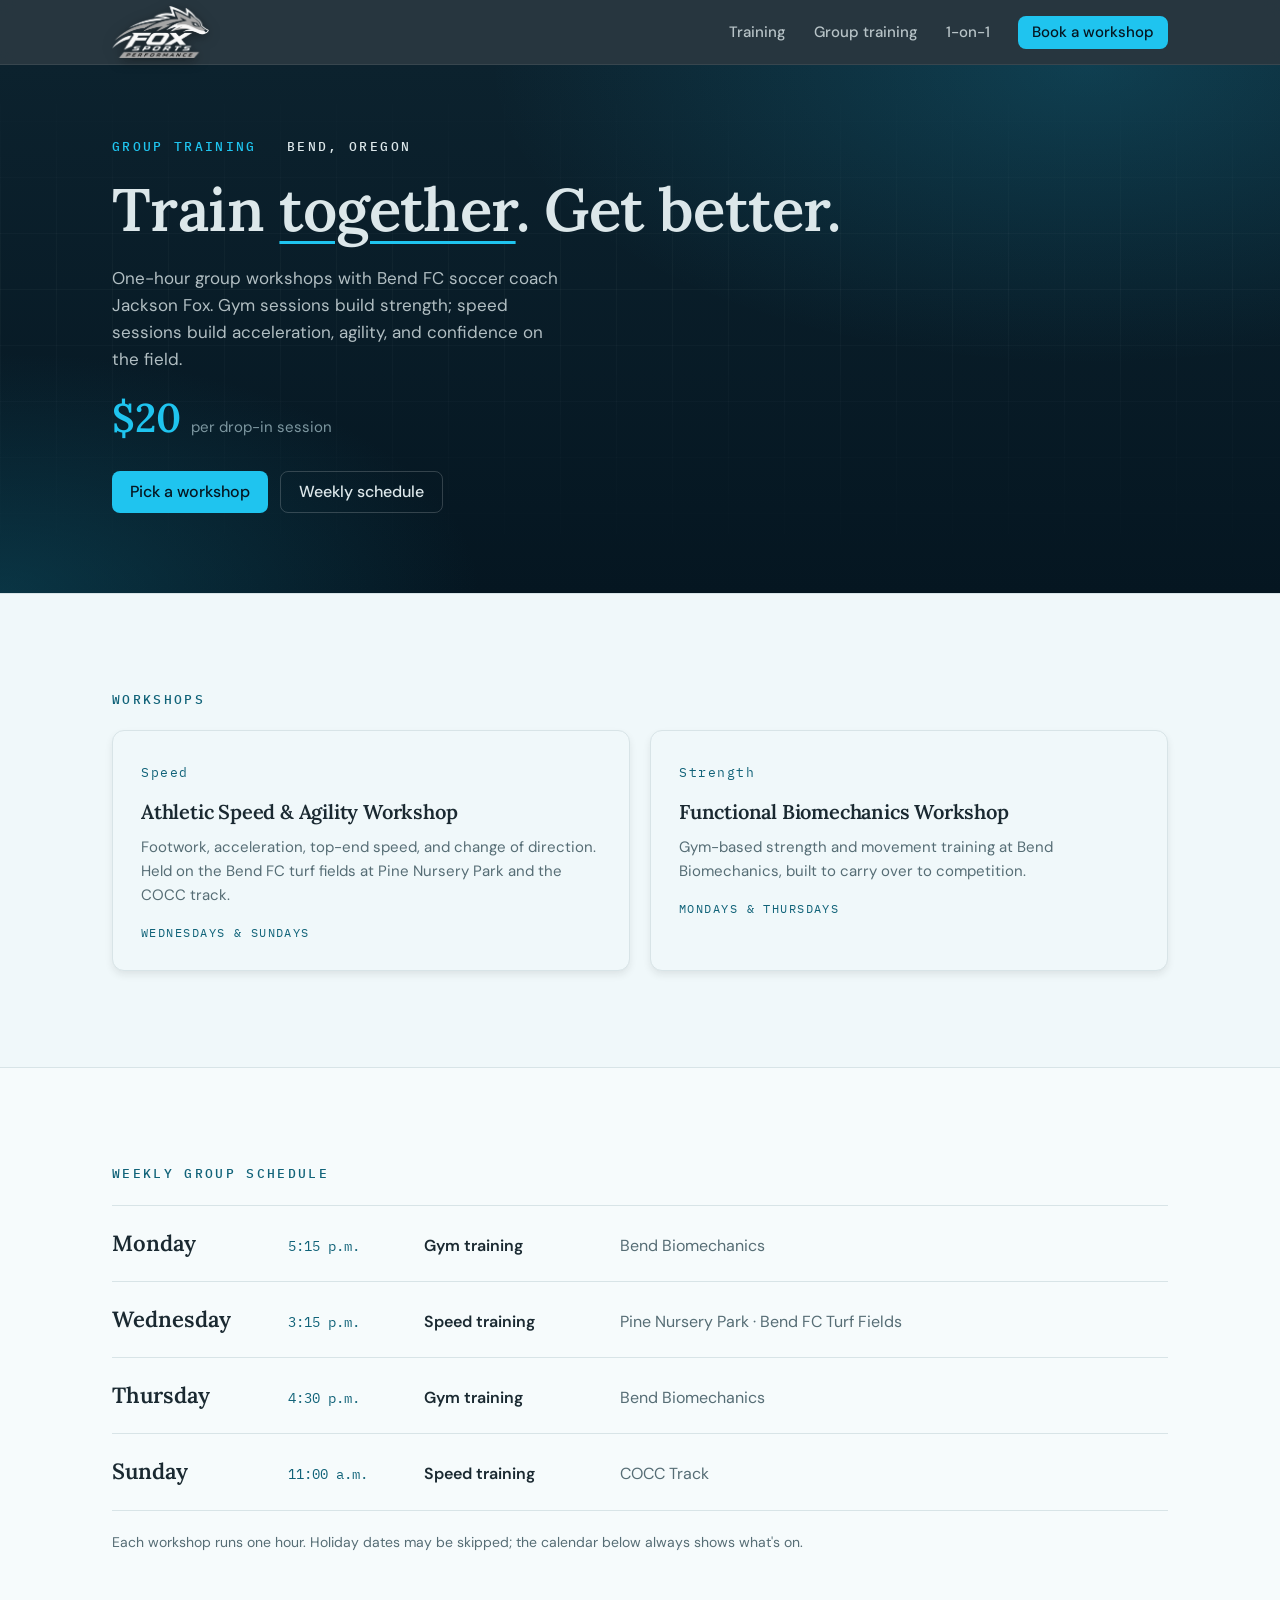
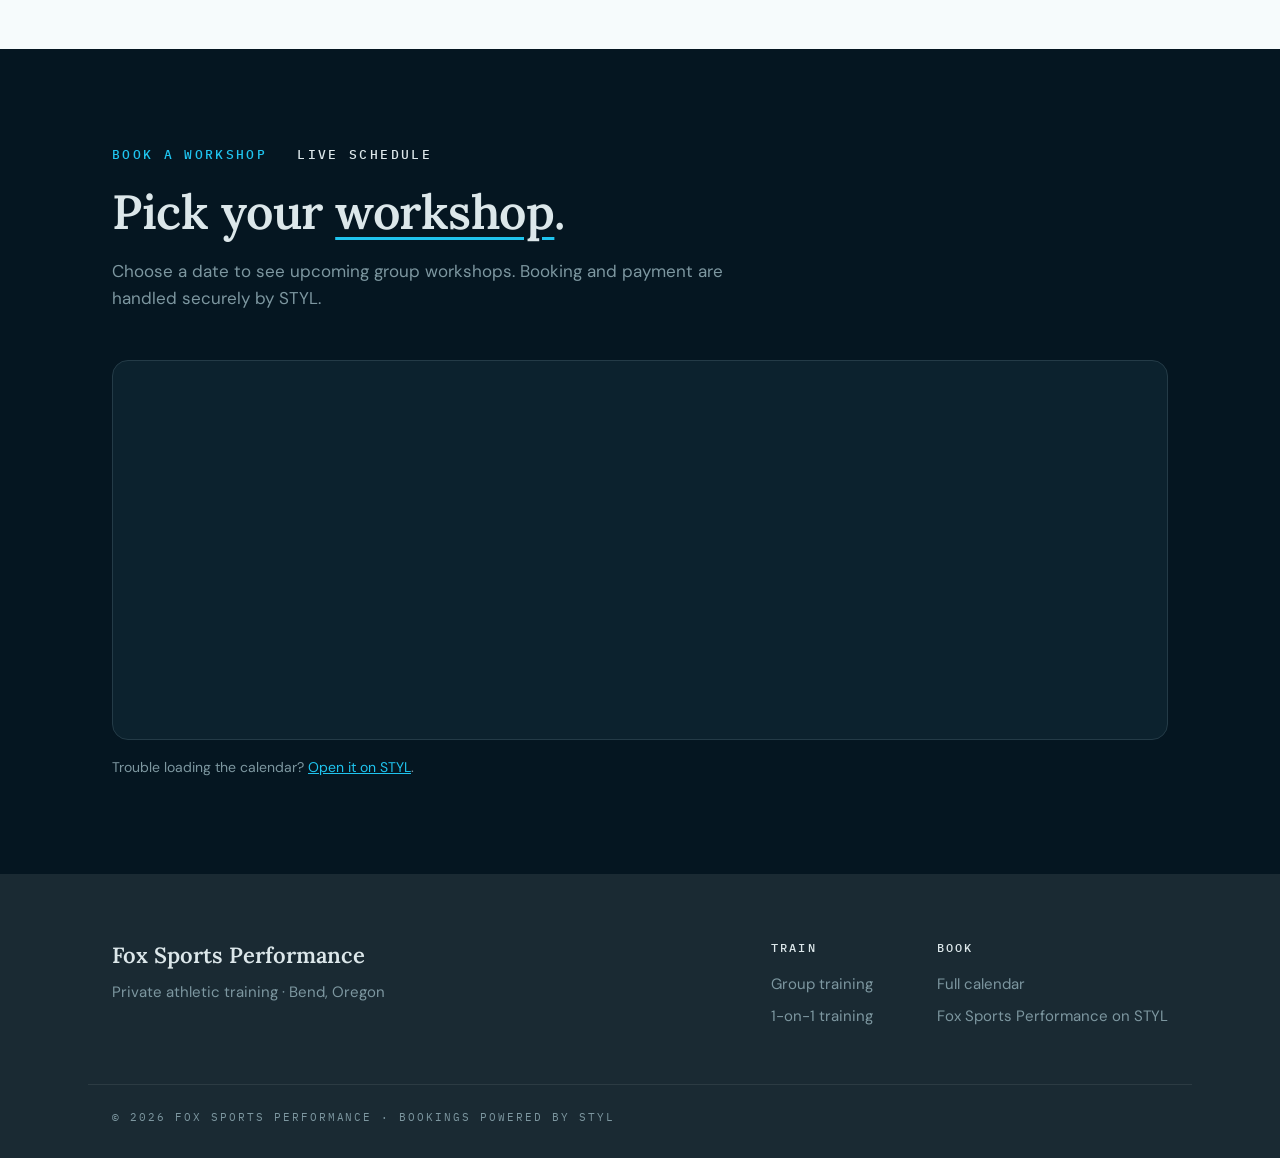
==== group-training.html @ 36f27cd6 "Add group training page, link landing pages, remove season passes - New group-training.html: worksho" ====
<!DOCTYPE html>
<html lang="en">
<head>
  <meta charset="utf-8" />
  <meta name="viewport" content="width=device-width, initial-scale=1" />
  <title>Group Training · Fox Sports Performance</title>
  <meta name="description" content="Group speed and strength workshops in Bend, Oregon with Bend FC coach Jackson Fox. Gym sessions at Bend Biomechanics and speed sessions at Pine Nursery Park and COCC." />
  <meta name="theme-color" content="#051621" />
  <link rel="icon" type="image/png" href="assets/fox-logo.png" />
  <link rel="preconnect" href="https://fonts.googleapis.com" />
  <link rel="preconnect" href="https://fonts.gstatic.com" crossorigin />
  <link href="https://fonts.googleapis.com/css2?family=DM+Sans:opsz,wght@9..40,400;9..40,500;9..40,600&family=IBM+Plex+Mono:wght@500&family=Lora:wght@500;600;700&display=swap" rel="stylesheet" />
  <link rel="stylesheet" href="styles.css" />
</head>
<body>
  <a class="skip" href="#main">Skip to content</a>

  <header class="site-header">
    <div class="wrap header-inner">
      <a href="/" class="logo" aria-label="Fox Sports Performance home">
        <img class="logo-img" src="assets/fox-logo-light.png" alt="Fox Sports Performance" onerror="this.remove()" />
        <span class="logo-text">FOX<span>SPORTS PERFORMANCE</span></span>
      </a>
      <nav class="nav" aria-label="Primary">
        <a href="/#training">Training</a>
        <a href="group-training.html" aria-current="page">Group training</a>
        <a href="one-on-one.html">1-on-1</a>
        <a href="#book" class="btn btn-primary btn-sm">Book a workshop</a>
      </nav>
    </div>
  </header>

  <main id="main">
    <!-- HERO -->
    <section class="hero hero-compact">
      <div class="wrap">
        <p class="eyebrow"><span class="eyebrow-accent">Group training</span> Bend, Oregon</p>
        <h1>Train <span class="ul">together</span>. Get better.</h1>
        <p class="hero-lede">One-hour group workshops with Bend FC soccer coach Jackson Fox. Gym sessions build strength; speed sessions build acceleration, agility, and confidence on the field.</p>
        <div class="price-line"><span class="price">$20</span><span>per drop-in session</span></div>
        <div class="hero-actions">
          <a href="#book" class="btn btn-primary">Pick a workshop</a>
          <a href="#weekly" class="btn btn-ghost">Weekly schedule</a>
        </div>
      </div>
    </section>

    <!-- WORKSHOPS -->
    <section class="section light">
      <div class="wrap">
        <p class="eyebrow eyebrow-dark">Workshops</p>
        <div class="cards cards-2">
          <article class="card">
            <span class="num">Speed</span>
            <h3>Athletic Speed &amp; Agility Workshop</h3>
            <p>Footwork, acceleration, top-end speed, and change of direction. Held on the Bend FC turf fields at Pine Nursery Park and the COCC track.</p>
            <p class="card-meta">Wednesdays &amp; Sundays</p>
          </article>
          <article class="card">
            <span class="num">Strength</span>
            <h3>Functional Biomechanics Workshop</h3>
            <p>Gym-based strength and movement training at Bend Biomechanics, built to carry over to competition.</p>
            <p class="card-meta">Mondays &amp; Thursdays</p>
          </article>
        </div>
      </div>
    </section>

    <!-- WEEKLY SCHEDULE -->
    <section class="section light alt" id="weekly">
      <div class="wrap">
        <p class="eyebrow eyebrow-dark">Weekly group schedule</p>
        <ul class="week">
          <li><span class="day">Monday</span><span class="time">5:15&nbsp;p.m.</span><span class="what">Gym training</span><span class="where">Bend Biomechanics</span></li>
          <li><span class="day">Wednesday</span><span class="time">3:15&nbsp;p.m.</span><span class="what">Speed training</span><span class="where">Pine Nursery Park · Bend FC Turf Fields</span></li>
          <li><span class="day">Thursday</span><span class="time">4:30&nbsp;p.m.</span><span class="what">Gym training</span><span class="where">Bend Biomechanics</span></li>
          <li><span class="day">Sunday</span><span class="time">11:00&nbsp;a.m.</span><span class="what">Speed training</span><span class="where">COCC Track</span></li>
        </ul>
        <p class="fine">Each workshop runs one hour. Holiday dates may be skipped; the calendar below always shows what's on.</p>
      </div>
    </section>

    <!-- BOOK -->
    <section class="section dark" id="book">
      <div class="wrap">
        <p class="eyebrow"><span class="eyebrow-accent">Book a workshop</span> Live schedule</p>
        <h2>Pick your <span class="ul">workshop</span>.</h2>
        <p class="section-lede on-dark">Choose a date to see upcoming group workshops. Booking and payment are handled securely by STYL.</p>
        <div class="embed-frame">
          <!-- STYL: Fox Sports Performance calendar · group-training -->
          <div data-ls-embed data-ls-type="calendar" data-ls-slug="fox-sports-performance" data-ls-theme="dark" data-ls-transparent="1" data-ls-tag="group-training"></div>
          <script async src="https://styl.inc/embed.js"></script>
        </div>
        <p class="embed-note">Trouble loading the calendar? <a href="https://styl.inc/brand/fox-sports-performance" target="_blank" rel="noopener">Open it on STYL</a>.</p>
      </div>
    </section>
  </main>

  <footer class="site-footer">
    <div class="wrap footer-inner">
      <div>
        <p class="footer-brand">Fox Sports Performance</p>
        <p class="muted">Private athletic training · Bend, Oregon</p>
      </div>
      <div class="footer-cols">
        <div>
          <p class="eyebrow">Train</p>
          <a href="group-training.html">Group training</a>
          <a href="one-on-one.html">1-on-1 training</a>
        </div>
        <div>
          <p class="eyebrow">Book</p>
          <a href="schedule.html">Full calendar</a>
          <a href="https://styl.inc/brand/fox-sports-performance" target="_blank" rel="noopener">Fox Sports Performance on STYL</a>
        </div>
      </div>
    </div>
    <div class="wrap copyright">© <span id="year">2026</span> Fox Sports Performance · Bookings powered by STYL</div>
  </footer>

  <script>document.getElementById('year').textContent = new Date().getFullYear();</script>
</body>
</html>
---- styles.css ----
/* Design tokens mirror the STYL (styl.inc) design system. */
:root {
  --background: #f0f8fa;
  --foreground: #1a2931;
  --card: #f6fbfc;
  --primary: #116379;
  --primary-foreground: #f8fdfe;
  --secondary: #d2eef4;
  --muted: #e9f4f7;
  --muted-foreground: #566d75;
  --border: #d8e4e7;
  --brand-bright: #1fc4ef;
  --brand-deep: #116379;

  --dark-bg: #051621;
  --dark-card: #0c222e;
  --dark-fg: #dce7ea;
  --dark-muted: #7d97a0;
  --dark-border: #243b47;
  --header-bg: #1a2a33;

  --radius: 0.5rem;
  --shadow: 0px 4px 8px -1px #1a1a1a1a, 0px 1px 2px -2px #1a1a1a1a;

  --font-sans: "DM Sans", system-ui, sans-serif;
  --font-serif: "Lora", Georgia, serif;
  --font-mono: "IBM Plex Mono", ui-monospace, monospace;
}

*, *::before, *::after { box-sizing: border-box; }
html { scroll-behavior: smooth; scroll-padding-top: 72px; }
body {
  margin: 0;
  font-family: var(--font-sans);
  font-size: 16px;
  line-height: 1.6;
  color: var(--foreground);
  background: var(--background);
  -webkit-font-smoothing: antialiased;
}
img, svg { display: block; }
a { color: inherit; }

.wrap { width: 100%; max-width: 1104px; margin: 0 auto; padding: 0 24px; }

.skip { position: absolute; left: -9999px; top: 8px; background: var(--background); padding: 8px 12px; border-radius: 6px; z-index: 100; }
.skip:focus { left: 8px; }

/* Header */
.site-header {
  position: sticky; top: 0; z-index: 50;
  background: color-mix(in srgb, var(--header-bg) 94%, transparent);
  backdrop-filter: blur(8px);
  border-bottom: 1px solid #ffffff14;
}
.header-inner { display: flex; align-items: center; justify-content: space-between; height: 64px; gap: 24px; }
.logo { display: flex; align-items: center; gap: 8px; text-decoration: none; color: #fff; }
.logo-img {
  height: 52px; width: auto; display: block;
  filter: drop-shadow(0 2px 6px #0008);
}
.logo:has(.logo-img) .logo-text { display: none; }
.logo-text { font-weight: 700; font-size: 20px; letter-spacing: 0.02em; line-height: 1; display: flex; align-items: baseline; gap: 8px; }
.logo-text span { font-family: var(--font-mono); font-size: 10px; font-weight: 500; letter-spacing: 0.18em; color: var(--dark-muted); }
.nav { display: flex; align-items: center; gap: 28px; }
.nav a { text-decoration: none; color: #dce7eacc; font-weight: 500; font-size: 15px; transition: color .15s; }
.nav a:hover { color: #fff; }

/* Buttons */
.btn {
  display: inline-flex; align-items: center; justify-content: center;
  font: 500 16px/1 var(--font-sans);
  padding: 12px 18px; border-radius: var(--radius); text-decoration: none;
  transition: transform .15s, filter .15s;
  white-space: nowrap;
}
.btn:hover { filter: brightness(1.08); transform: translateY(-1px); }
.btn-primary, .nav a.btn-primary { background: var(--brand-bright); color: var(--dark-bg); }
.btn-sm { padding: 9px 14px; font-size: 14px; }

/* Eyebrow */
.eyebrow {
  font-family: var(--font-mono); font-weight: 500; font-size: 13px;
  letter-spacing: 0.18em; text-transform: uppercase;
  color: var(--dark-fg); margin: 0 0 20px;
}
.eyebrow-accent { color: var(--brand-bright); margin-right: 20px; }
.eyebrow-dark { color: var(--brand-deep); }

/* Headlines */
h1, h2, h3 { font-family: var(--font-serif); font-weight: 600; letter-spacing: -0.01em; margin: 0; }
h1 { font-size: clamp(42px, 7vw, 76px); line-height: 1.05; color: var(--dark-fg); }
h2 { font-size: clamp(36px, 5vw, 48px); line-height: 1.08; }
h3 { font-size: 20px; line-height: 1.3; }
.ul {
  text-decoration: underline; text-decoration-color: var(--brand-bright);
  text-decoration-thickness: 3px; text-underline-offset: 0.16em;
}

/* Hero */
.hero {
  position: relative; color: var(--dark-fg);
  padding: 120px 0 112px;
  background:
    radial-gradient(1000px 500px at 85% 0%, #1fc4ef2e, transparent 60%),
    radial-gradient(800px 400px at 0% 100%, #11637966, transparent 60%),
    linear-gradient(180deg, #0c222e 0%, var(--dark-bg) 100%);
  overflow: hidden;
}
.hero::after {
  content: ""; position: absolute; inset: 0; pointer-events: none;
  background-image: linear-gradient(#ffffff08 1px, transparent 1px), linear-gradient(90deg, #ffffff08 1px, transparent 1px);
  background-size: 56px 56px;
  mask-image: linear-gradient(180deg, transparent, #000 40%, transparent);
}
.hero .wrap { position: relative; z-index: 1; }
.hero { padding: 72px 0 88px; }
.hero-grid { display: grid; grid-template-columns: minmax(0, 1fr) minmax(0, 1.05fr); gap: 56px; align-items: center; }
.hero h1 { font-size: clamp(38px, 5vw, 60px); }
.hero-lede { margin: 24px 0 0; font-size: 17px; color: #dce7eacc; max-width: 460px; }
.hero-actions { display: flex; flex-wrap: wrap; gap: 12px; margin-top: 32px; }
.btn-ghost { border: 1px solid #ffffff2e; color: var(--dark-fg); background: transparent; }
.btn-ghost:hover { border-color: var(--brand-bright); color: #fff; }

.cal-preview {
  position: relative; display: block; text-decoration: none;
  border-radius: 14px; overflow: hidden;
  border: 1px solid var(--dark-border);
  box-shadow: 0 24px 60px -20px #000c, 0 0 0 1px #1fc4ef14;
  transition: transform .2s, box-shadow .2s, border-color .2s;
}
.cal-preview img { width: 100%; height: auto; display: block; }
.cal-preview-cta {
  position: absolute; right: 16px; bottom: 16px;
  background: var(--brand-bright); color: var(--dark-bg);
  font-weight: 600; font-size: 14px; padding: 10px 14px; border-radius: var(--radius);
  box-shadow: 0 6px 20px -6px #000a;
}
.cal-preview:hover { transform: translateY(-3px); border-color: #1fc4ef80; box-shadow: 0 30px 70px -20px #000d, 0 0 0 1px #1fc4ef55; }

/* Sections */
.section { padding: 96px 0; border-top: 1px solid var(--border); }
.section.alt { background: var(--card); }
.section.dark { background: var(--dark-bg); color: var(--dark-fg); border-top: 0; }
.section-lede { max-width: 660px; font-size: 17px; color: var(--muted-foreground); margin: 0 0 48px; }
.section-lede.on-dark { color: var(--dark-muted); margin-top: 20px; }

.split { display: grid; grid-template-columns: 5fr 7fr; gap: 64px; }
.lede {
  margin: 28px 0 0; padding-left: 18px; border-left: 3px solid var(--brand-deep);
  font-size: 17px; line-height: 1.6; color: #2c3d45;
}
.rows { border-top: 1px solid var(--border); }
.row { padding: 28px 0; border-bottom: 1px solid var(--border); }
.row h3 { margin-bottom: 10px; }
.row p { margin: 0; color: var(--muted-foreground); font-size: 15px; }

/* Cards */
.cards { display: grid; grid-template-columns: repeat(3, 1fr); gap: 20px; }
.card {
  background: var(--background); border: 1px solid var(--border); border-radius: calc(var(--radius) * 1.5);
  padding: 28px; box-shadow: var(--shadow); transition: transform .2s, border-color .2s;
}
.card:hover { transform: translateY(-2px); border-color: #27afd380; }
.num, .step-num { font-family: var(--font-mono); font-size: 13px; letter-spacing: 0.12em; color: var(--brand-deep); }
.card h3 { margin: 14px 0 10px; }
.card p { margin: 0; font-size: 15px; color: var(--muted-foreground); }

.cards-2 { grid-template-columns: repeat(2, 1fr); }
.card-meta { margin-top: 16px !important; font-family: var(--font-mono); font-size: 12px !important; letter-spacing: 0.12em; text-transform: uppercase; color: var(--brand-deep) !important; }

/* Weekly schedule */
.week { list-style: none; margin: 8px 0 0; padding: 0; border-top: 1px solid var(--border); }
.week li { display: grid; grid-template-columns: 160px 120px 180px 1fr; gap: 16px; align-items: baseline; padding: 20px 0; border-bottom: 1px solid var(--border); }
.week .day { font-family: var(--font-serif); font-size: 22px; font-weight: 600; }
.week .time { font-family: var(--font-mono); font-size: 14px; color: var(--brand-deep); }
.week .what { font-weight: 600; }
.week .where { color: var(--muted-foreground); }
.fine { margin: 20px 0 0; font-size: 14px; color: var(--muted-foreground); }
.fine a { color: var(--brand-deep); }

/* Passes */
.passes { display: grid; grid-template-columns: repeat(4, 1fr); gap: 16px; }
.pass { background: var(--dark-card); border: 1px solid var(--dark-border); border-radius: 12px; padding: 22px; display: flex; flex-direction: column; gap: 6px; color: var(--dark-muted); font-size: 14px; }
.pass-day { font-family: var(--font-serif); font-size: 22px; font-weight: 600; color: var(--dark-fg); }

/* Schedule page */
.page-dark { background: var(--dark-bg); color: var(--dark-fg); }
.schedule-page { padding: 64px 0 96px; }
.page-title { font-size: clamp(36px, 5vw, 54px); }

/* Steps */
.steps { list-style: none; margin: 32px 0 0; padding: 0; display: grid; grid-template-columns: repeat(3, 1fr); gap: 40px; }
.steps li { border-top: 2px solid var(--brand-deep); padding-top: 20px; }
.step-num { font-size: 28px; letter-spacing: 0; color: var(--foreground); font-weight: 500; }
.steps h3 { margin: 12px 0 8px; }
.steps p { margin: 0; color: var(--muted-foreground); font-size: 15px; }

/* Embed */
.embed-frame {
  background: var(--dark-card); border: 1px solid var(--dark-border);
  border-radius: calc(var(--radius) * 2); padding: 16px; min-height: 380px;
}
.embed-note { margin: 16px 0 0; font-size: 14px; color: var(--dark-muted); }
.embed-note a { color: var(--brand-bright); }

/* Footer */
.site-footer { background: var(--header-bg); color: var(--dark-fg); padding: 64px 0 32px; }
.footer-inner { display: flex; justify-content: space-between; gap: 48px; flex-wrap: wrap; }
.footer-brand { font-family: var(--font-serif); font-size: 22px; font-weight: 600; margin: 0 0 6px; }
.muted { color: var(--dark-muted); margin: 0; font-size: 15px; }
.footer-cols { display: flex; gap: 64px; flex-wrap: wrap; }
.footer-cols .eyebrow { font-size: 12px; margin-bottom: 14px; color: var(--dark-fg); }
.footer-cols a { display: block; color: var(--dark-muted); text-decoration: none; font-size: 15px; margin-bottom: 8px; }
.footer-cols a:hover { color: var(--brand-bright); }
.copyright {
  margin-top: 48px; padding-top: 24px; border-top: 1px solid #ffffff14;
  font-family: var(--font-mono); font-size: 11px; letter-spacing: 0.18em; text-transform: uppercase; color: var(--dark-muted);
}

/* Responsive */
@media (max-width: 900px) {
  .hero-grid { grid-template-columns: 1fr; gap: 40px; }
  .passes { grid-template-columns: repeat(2, 1fr); }
  .week li { grid-template-columns: 130px 1fr; row-gap: 4px; }
  .split { grid-template-columns: 1fr; gap: 40px; }
  .cards { grid-template-columns: repeat(2, 1fr); }
  .steps { grid-template-columns: 1fr; gap: 28px; }
}
@media (max-width: 640px) {
  .wrap { padding: 0 16px; }
  .nav a:not(.btn) { display: none; }
  .logo-text span { display: none; }
  .section { padding: 72px 0; }
  .cards, .cards-2, .passes { grid-template-columns: 1fr; }
  .hero { padding: 48px 0 64px; }
  .logo-img { height: 42px; }
  .eyebrow-accent { display: block; margin: 0 0 6px; }
  .embed-frame { padding: 8px; }
}
@media (prefers-reduced-motion: reduce) {
  html { scroll-behavior: auto; }
  .btn, .card { transition: none; }
}
.page-dark .site-footer { padding: 0 0 32px; }
.page-dark .copyright { margin-top: 0; }

/* 1-on-1 availability */
.lede-gap { margin-top: 20px; }
.week-3 li { grid-template-columns: 160px 220px 1fr; }
.btn-outline { border: 1px solid var(--brand-deep); color: var(--brand-deep); background: transparent; }
.btn-outline:hover { background: var(--brand-deep); color: var(--primary-foreground); }
@media (max-width: 900px) {
  .week-3 li { grid-template-columns: 130px 1fr; }
  .week-3 .where { grid-column: 2; }
}

/* Day lists on phones: day + session on one line, details below */
@media (max-width: 640px) {
  .week li, .week-3 li {
    grid-template-columns: 1fr auto;
    column-gap: 12px; row-gap: 4px;
    padding: 16px 0;
  }
  .week .day { font-size: 19px; grid-column: 1; }
  .week .time { grid-column: 2; justify-self: end; font-size: 13px; }
  .week .what { grid-column: 1 / -1; font-size: 15px; }
  .week .where { grid-column: 1 / -1; font-size: 14px; }
  .week-3 .what { grid-column: 2; grid-row: 1; justify-self: end; text-align: right; }
  .week-3 .where { grid-column: 1 / -1; }
}

/* 1-on-1 landing page */
.hero-compact { padding: 72px 0 80px; }
.price-line { display: flex; align-items: baseline; gap: 10px; margin-top: 24px; color: var(--dark-muted); font-size: 15px; }
.price { font-family: var(--font-serif); font-size: 40px; font-weight: 600; color: var(--brand-bright); line-height: 1; }
.slots .what { font-family: var(--font-mono); font-size: 13px; font-weight: 500; letter-spacing: 0.08em; color: var(--brand-deep); }
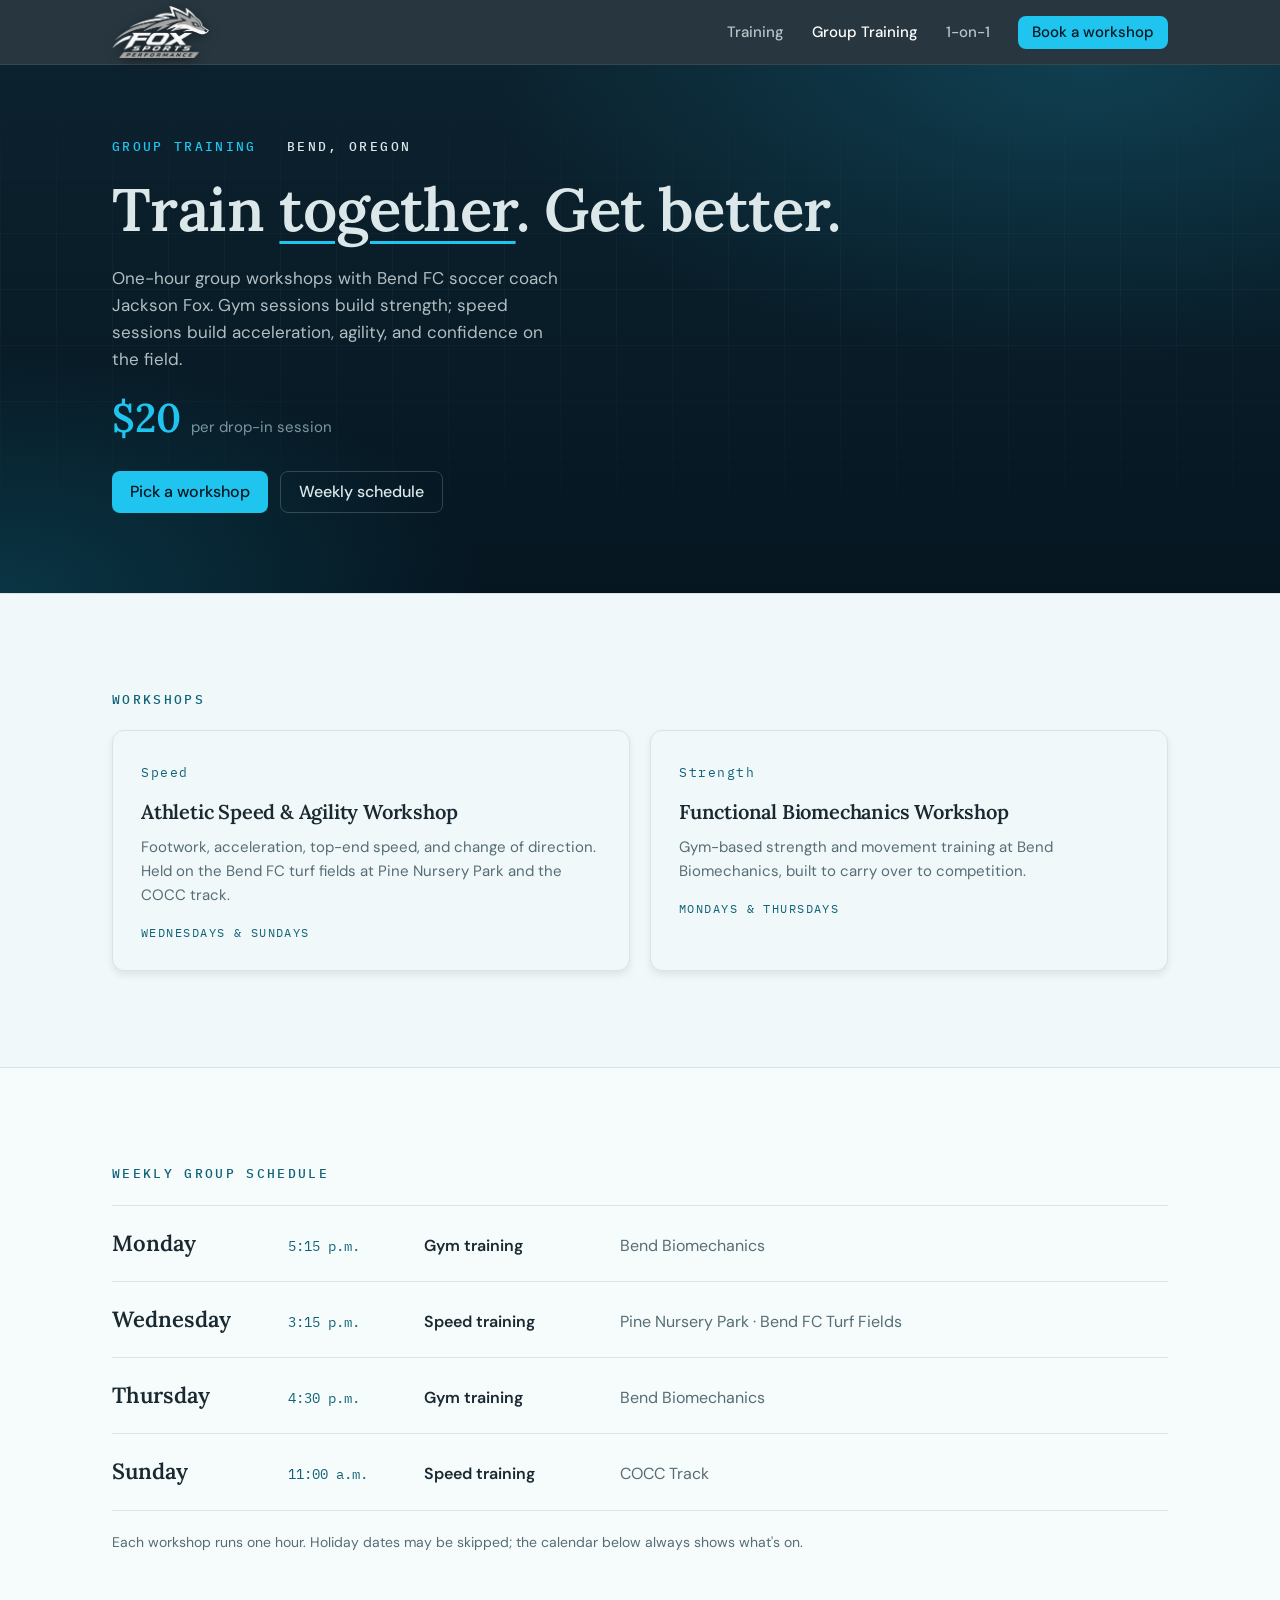
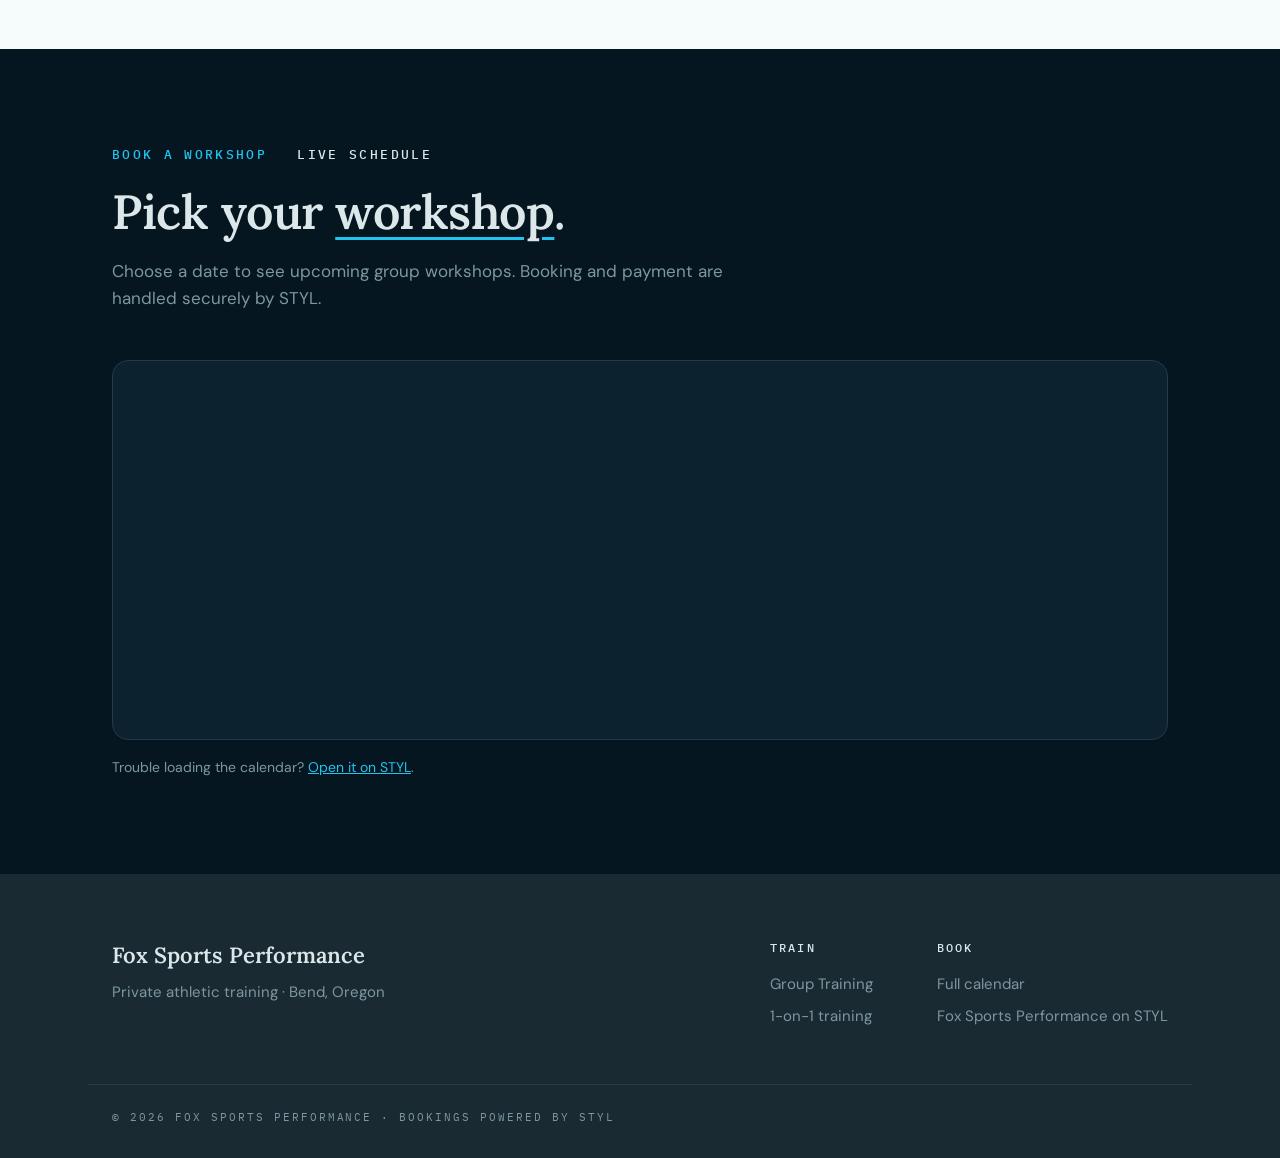
==== commit 56ee26d5: "Replace 'Book a session' with clear Group Training / 1-on-1 choices - Remove the 'Book a session' he" ====
--- a/group-training.html
+++ b/group-training.html
@@ -23,8 +23,8 @@
       </a>
       <nav class="nav" aria-label="Primary">
         <a href="/#training">Training</a>
-        <a href="group-training.html" aria-current="page">Group training</a>
-        <a href="one-on-one.html">1-on-1</a>
+        <a href="group-training.html" aria-current="page" class="nav-key">Group Training</a>
+        <a href="one-on-one.html" class="nav-key">1-on-1</a>
         <a href="#book" class="btn btn-primary btn-sm">Book a workshop</a>
       </nav>
     </div>
@@ -105,7 +105,7 @@
       <div class="footer-cols">
         <div>
           <p class="eyebrow">Train</p>
-          <a href="group-training.html">Group training</a>
+          <a href="group-training.html">Group Training</a>
           <a href="one-on-one.html">1-on-1 training</a>
         </div>
         <div>
--- a/styles.css
+++ b/styles.css
@@ -275,3 +275,12 @@
 .price-line { display: flex; align-items: baseline; gap: 10px; margin-top: 24px; color: var(--dark-muted); font-size: 15px; }
 .price { font-family: var(--font-serif); font-size: 40px; font-weight: 600; color: var(--brand-bright); line-height: 1; }
 .slots .what { font-family: var(--font-mono); font-size: 13px; font-weight: 500; letter-spacing: 0.08em; color: var(--brand-deep); }
+
+/* Navigation: current page + phone menu */
+.nav a[aria-current="page"] { color: #fff; }
+@media (max-width: 640px) {
+  .nav { gap: 18px; }
+  .nav a.nav-key { display: inline; font-size: 15px; }
+  .nav a.btn-primary.btn-sm, .nav a.btn-ghost.btn-sm { display: none; }
+  .nav a[aria-current="page"] { text-decoration: underline; text-decoration-color: var(--brand-bright); text-decoration-thickness: 2px; text-underline-offset: 6px; }
+}
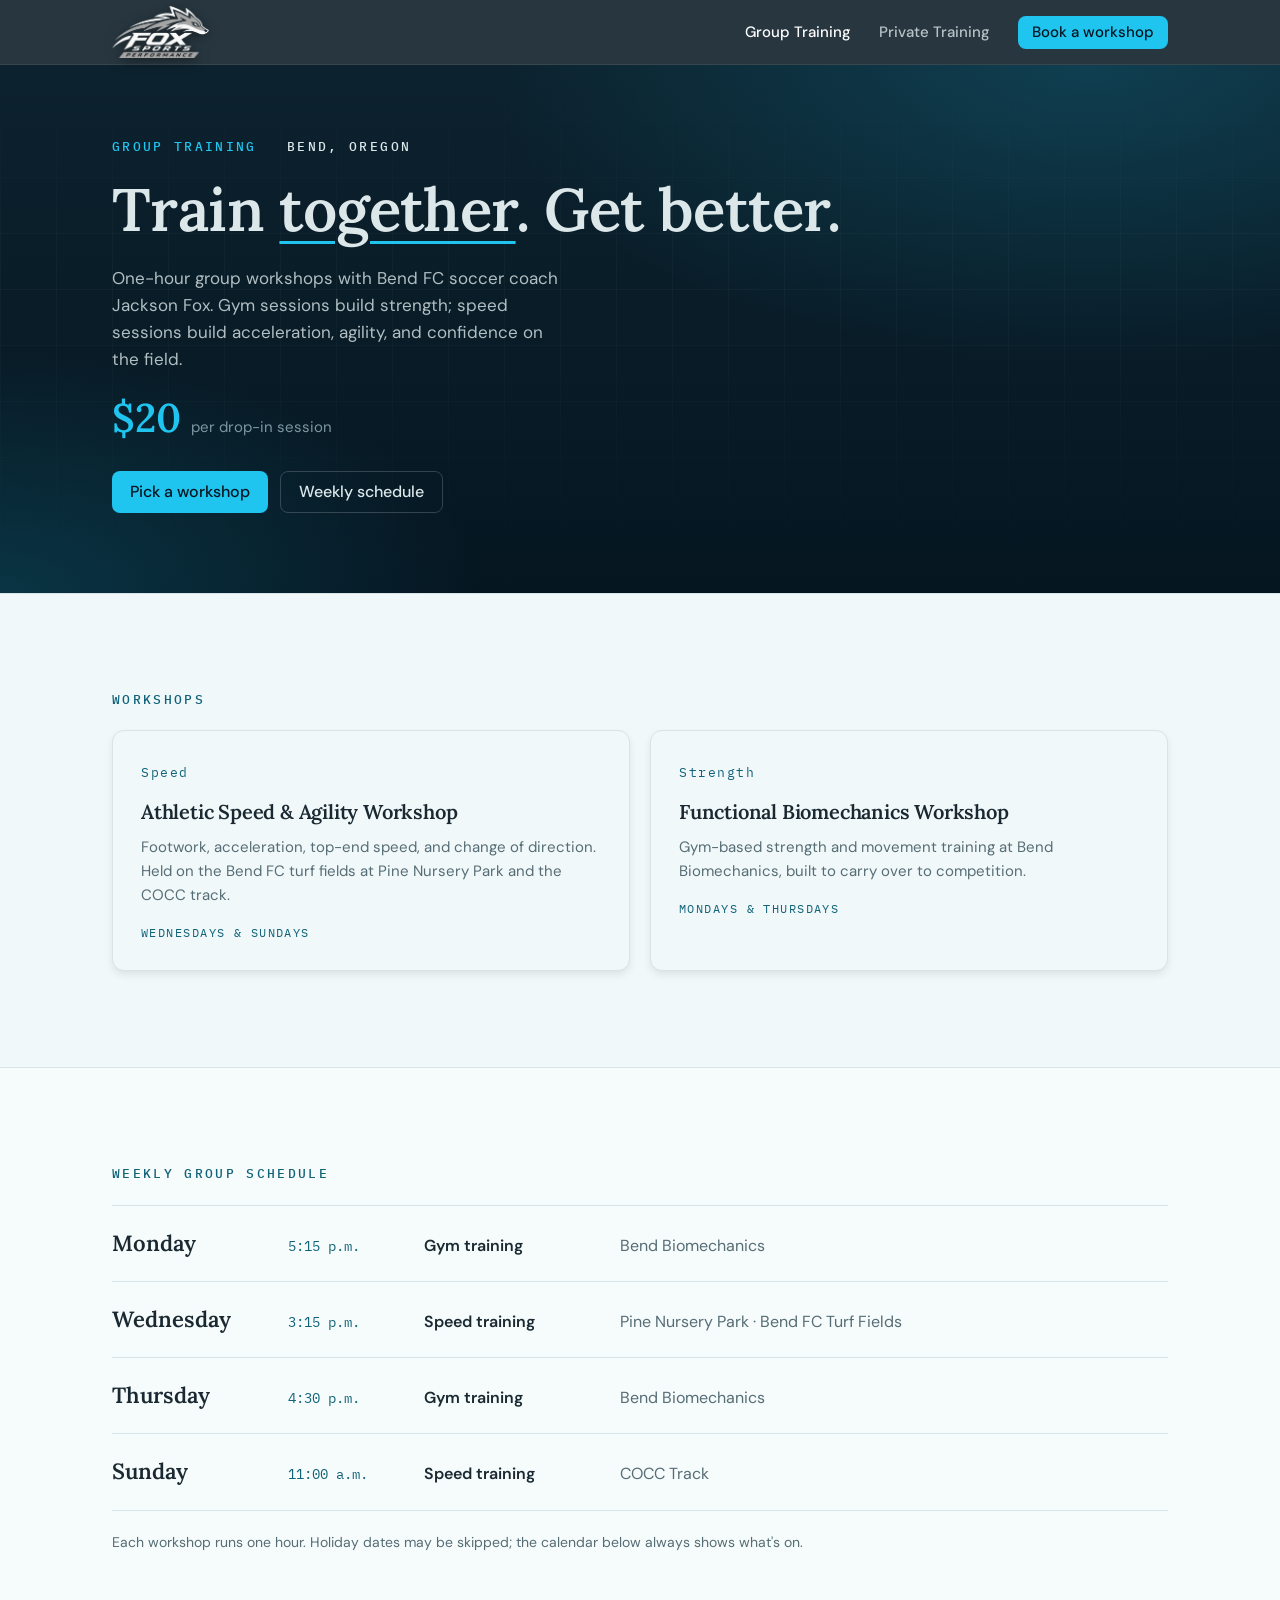
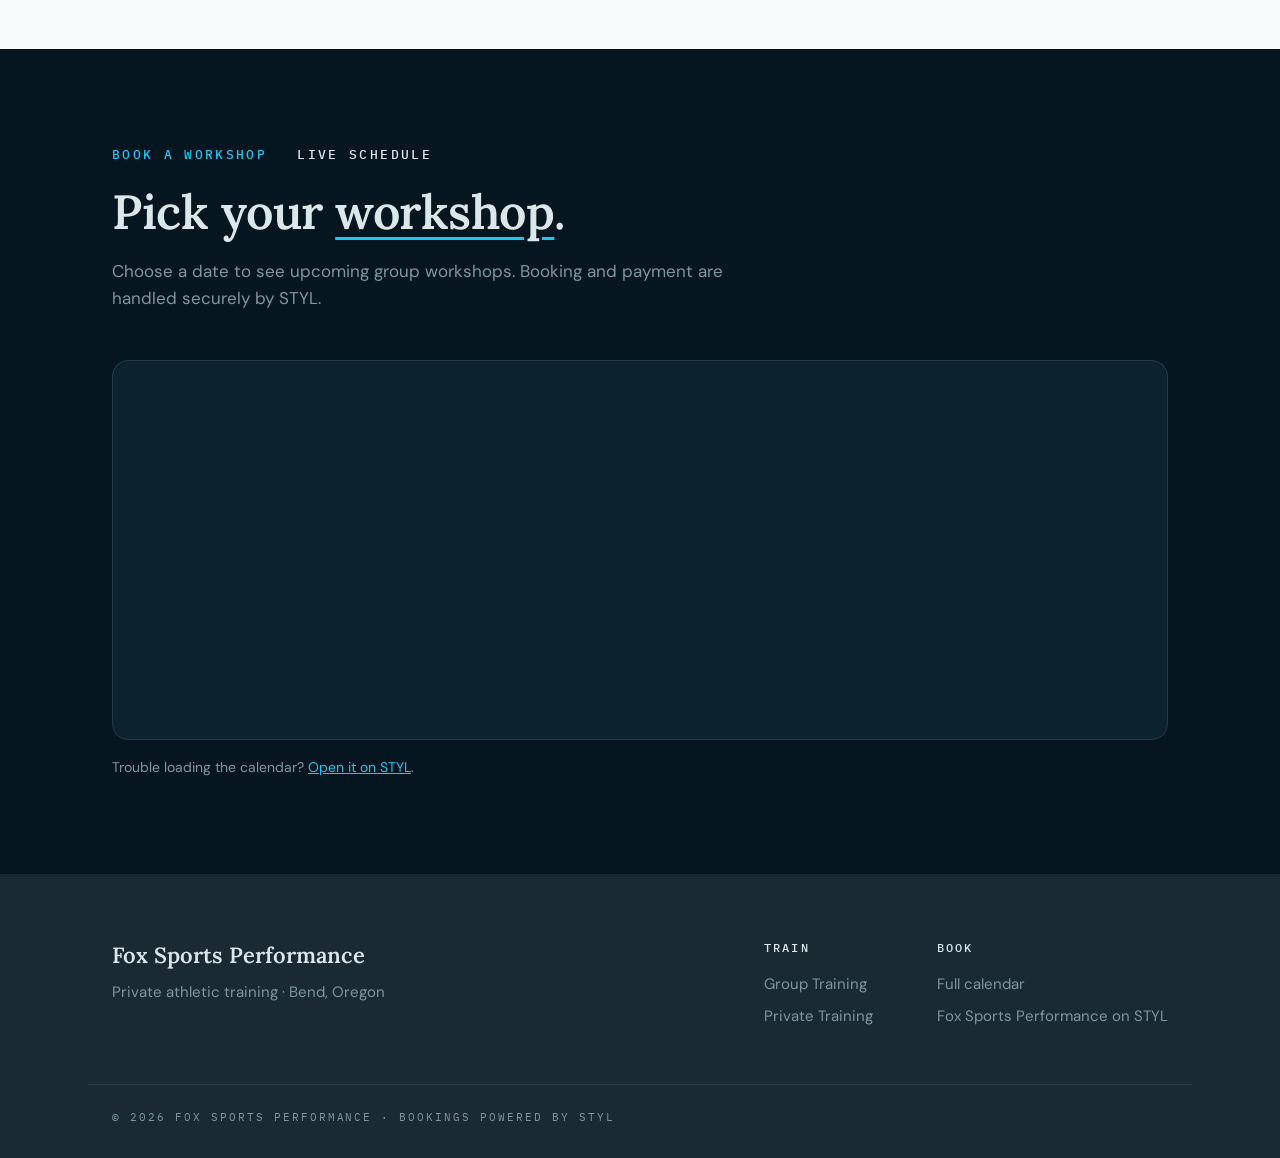
==== commit 61f513fe: "Rename 1-on-1 to Private Training; simplify header menu - 'Private Training' replaces '1-on-1' in me" ====
--- a/group-training.html
+++ b/group-training.html
@@ -22,9 +22,8 @@
         <span class="logo-text">FOX<span>SPORTS PERFORMANCE</span></span>
       </a>
       <nav class="nav" aria-label="Primary">
-        <a href="/#training">Training</a>
         <a href="group-training.html" aria-current="page" class="nav-key">Group Training</a>
-        <a href="one-on-one.html" class="nav-key">1-on-1</a>
+        <a href="private-training.html" class="nav-key">Private Training</a>
         <a href="#book" class="btn btn-primary btn-sm">Book a workshop</a>
       </nav>
     </div>
@@ -106,7 +105,7 @@
         <div>
           <p class="eyebrow">Train</p>
           <a href="group-training.html">Group Training</a>
-          <a href="one-on-one.html">1-on-1 training</a>
+          <a href="private-training.html">Private Training</a>
         </div>
         <div>
           <p class="eyebrow">Book</p>
--- a/styles.css
+++ b/styles.css
@@ -245,7 +245,7 @@
 .page-dark .site-footer { padding: 0 0 32px; }
 .page-dark .copyright { margin-top: 0; }
 
-/* 1-on-1 availability */
+/* Private training availability */
 .lede-gap { margin-top: 20px; }
 .week-3 li { grid-template-columns: 160px 220px 1fr; }
 .btn-outline { border: 1px solid var(--brand-deep); color: var(--brand-deep); background: transparent; }
@@ -270,7 +270,7 @@
   .week-3 .where { grid-column: 1 / -1; }
 }
 
-/* 1-on-1 landing page */
+/* Private training landing page */
 .hero-compact { padding: 72px 0 80px; }
 .price-line { display: flex; align-items: baseline; gap: 10px; margin-top: 24px; color: var(--dark-muted); font-size: 15px; }
 .price { font-family: var(--font-serif); font-size: 40px; font-weight: 600; color: var(--brand-bright); line-height: 1; }
@@ -279,8 +279,8 @@
 /* Navigation: current page + phone menu */
 .nav a[aria-current="page"] { color: #fff; }
 @media (max-width: 640px) {
-  .nav { gap: 18px; }
-  .nav a.nav-key { display: inline; font-size: 15px; }
+  .nav { gap: 14px; }
+  .nav a.nav-key { display: inline; font-size: 14px; white-space: nowrap; }
   .nav a.btn-primary.btn-sm, .nav a.btn-ghost.btn-sm { display: none; }
   .nav a[aria-current="page"] { text-decoration: underline; text-decoration-color: var(--brand-bright); text-decoration-thickness: 2px; text-underline-offset: 6px; }
 }
